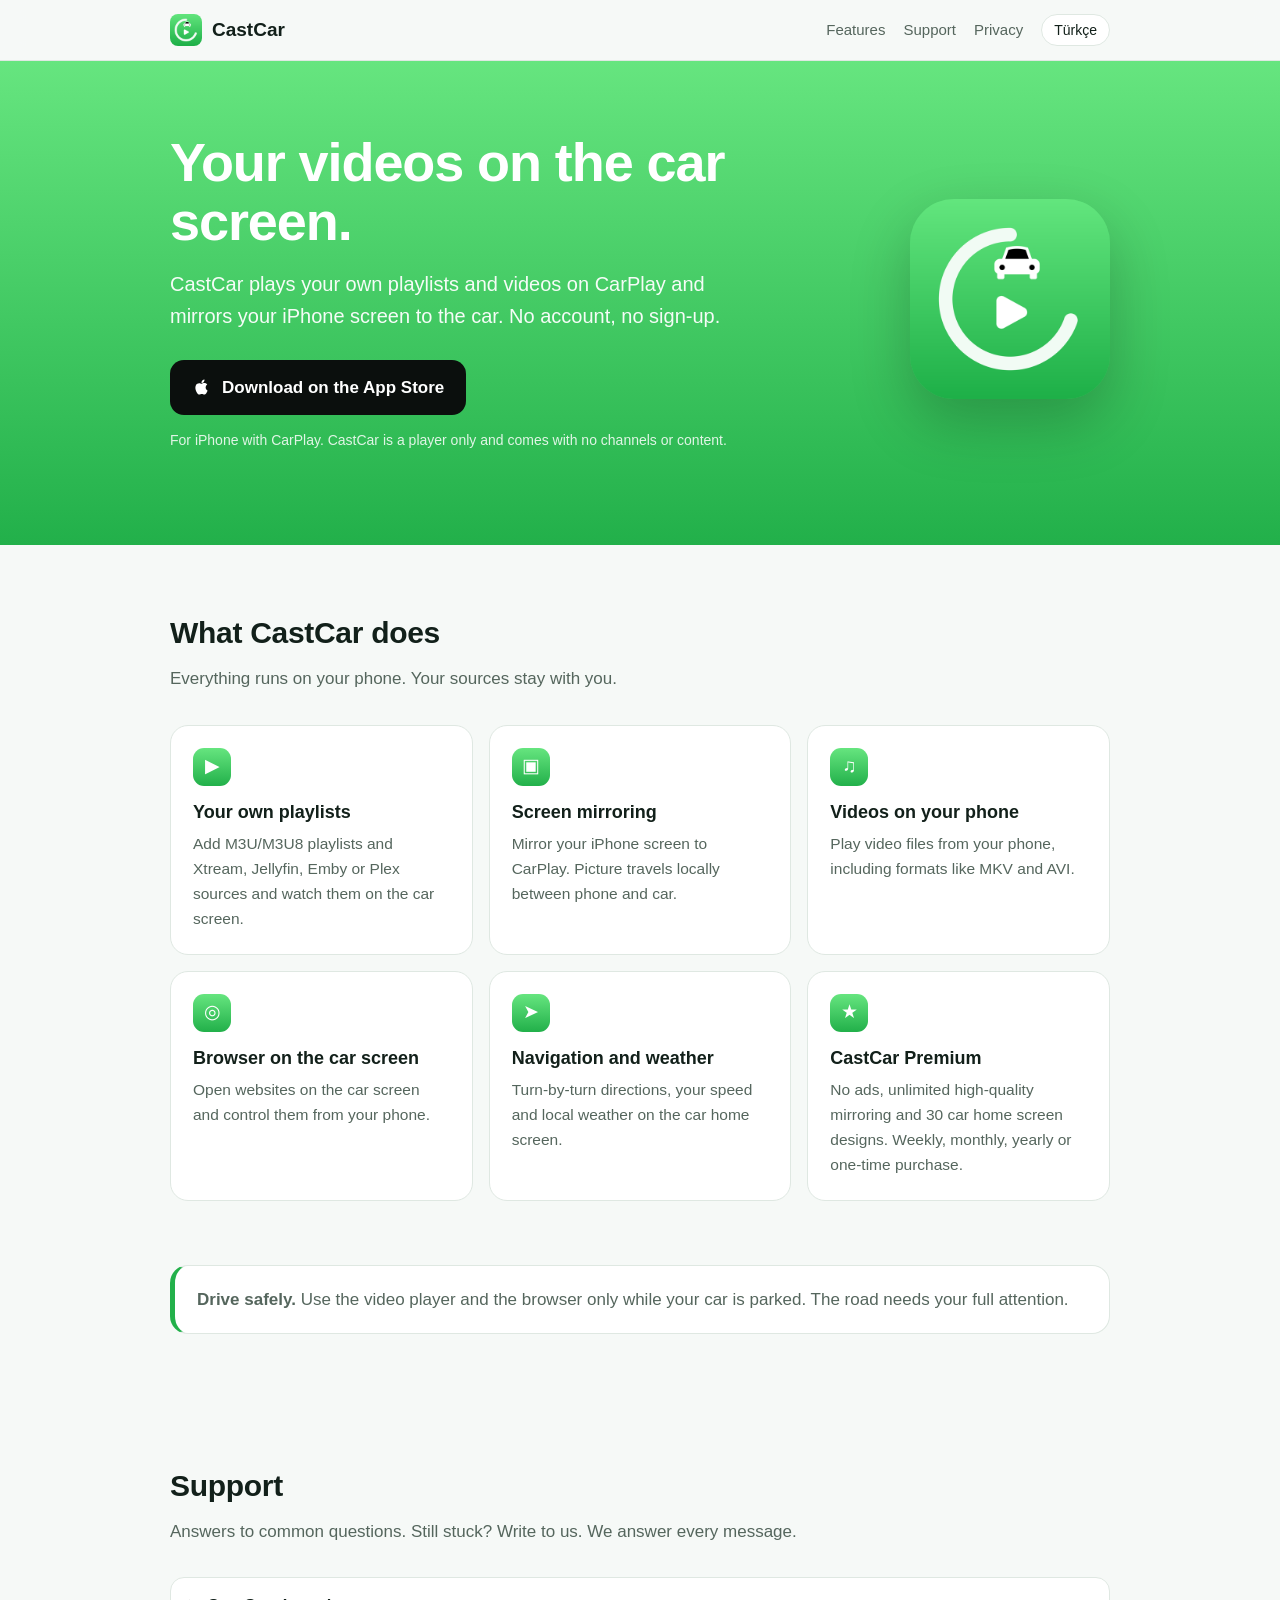
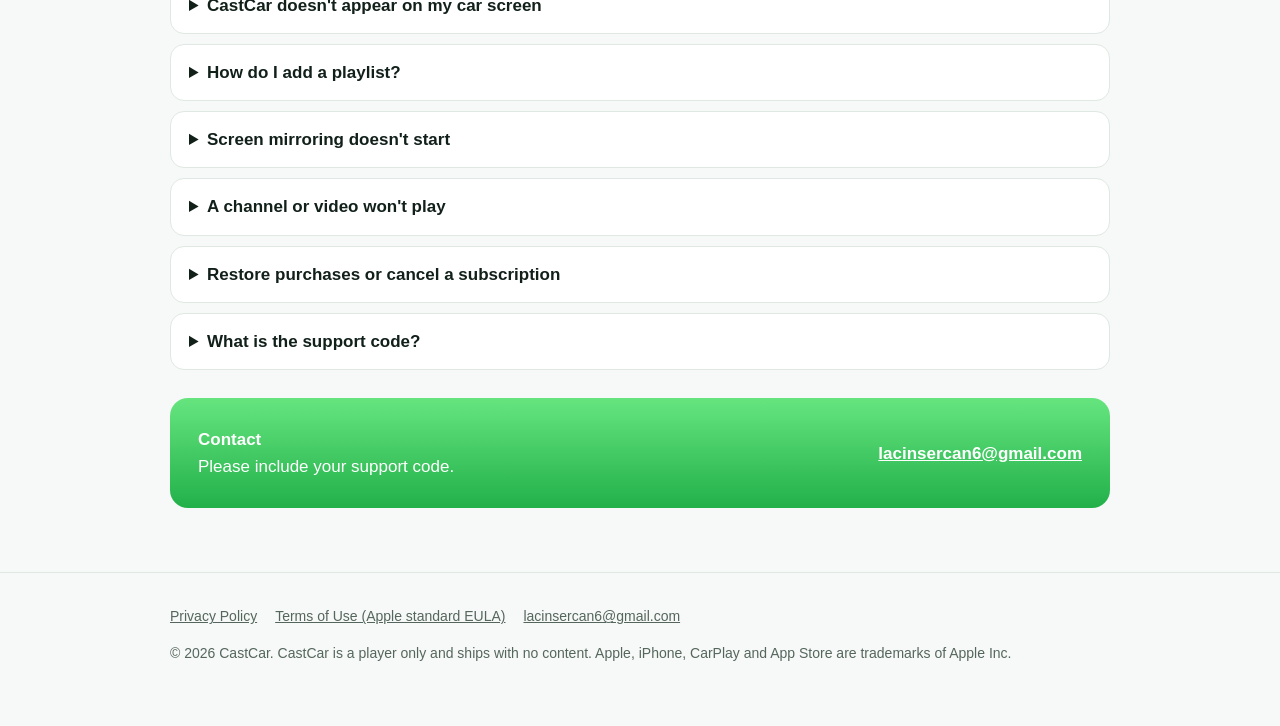
==== index.html @ b55953d8 "CastCar website: privacy policy, support, app-ads.txt" ====
<!doctype html>
<html lang="en" data-lang="en">
<head>
<meta charset="utf-8">
<meta name="viewport" content="width=device-width, initial-scale=1">
<title>CastCar — Video player and screen mirroring for your car screen</title>
<meta name="description" content="CastCar plays your own M3U playlists, Xtream, Jellyfin, Emby and Plex sources and on-device videos on CarPlay, and mirrors your iPhone screen to the car. No account needed.">
<link rel="canonical" href="https://lacinsercan336.github.io/">
<link rel="icon" type="image/png" sizes="32x32" href="/favicon.png">
<link rel="apple-touch-icon" href="/assets/icon/icon-180.png">
<link rel="manifest" href="/site.webmanifest">
<meta name="theme-color" content="#22b04a">
<meta property="og:type" content="website">
<meta property="og:title" content="CastCar">
<meta property="og:description" content="Video player and screen mirroring for your car screen.">
<meta property="og:url" content="https://lacinsercan336.github.io/">
<meta property="og:image" content="https://lacinsercan336.github.io/assets/icon/icon-512.png">
<script src="/js/lang.js"></script>
<link rel="stylesheet" href="/css/site.css">
</head>
<body>

<header class="top">
  <div class="wrap">
    <a class="brand" href="/"><img src="/assets/icon/icon-192.png" alt="">CastCar</a>
    <nav class="links">
      <a class="hide-sm" href="#features"><span lang="en">Features</span><span lang="tr">Özellikler</span></a>
      <a class="hide-sm" href="#support"><span lang="en">Support</span><span lang="tr">Destek</span></a>
      <a href="/privacy.html"><span lang="en">Privacy</span><span lang="tr">Gizlilik</span></a>
      <button class="lang-btn" type="button" onclick="castcarToggleLang()"><span lang="en">Türkçe</span><span lang="tr">English</span></button>
    </nav>
  </div>
</header>

<main>
  <div class="hero">
    <div class="wrap">
      <div>
        <h1 lang="en">Your videos on the car screen.</h1>
        <h1 lang="tr">Videoların araç ekranında.</h1>
        <p class="lead" lang="en">CastCar plays your own playlists and videos on CarPlay and mirrors your iPhone screen to the car. No account, no sign-up.</p>
        <p class="lead" lang="tr">CastCar kendi listelerini ve videolarını CarPlay'de oynatır, iPhone ekranını araca yansıtır. Hesap yok, kayıt yok.</p>
        <!-- App Store kimliği gelince aşağıdaki bağlantıdaki yer tutucuyu değiştirin (CASTCAR-KURULUM.md). -->
        <a class="btn" href="https://apps.apple.com/app/id6834363699">
          <svg viewBox="0 0 24 24" aria-hidden="true"><path d="M16.37 12.6c-.02-2.3 1.88-3.4 1.96-3.46-1.07-1.56-2.73-1.78-3.32-1.8-1.41-.14-2.76.83-3.47.83-.72 0-1.82-.81-3-.79-1.54.02-2.96.9-3.76 2.27-1.6 2.78-.41 6.9 1.15 9.15.76 1.1 1.67 2.34 2.86 2.3 1.15-.05 1.58-.74 2.97-.74 1.38 0 1.77.74 2.98.72 1.23-.02 2.01-1.12 2.77-2.23.87-1.28 1.23-2.52 1.25-2.58-.03-.01-2.39-.92-2.41-3.65zM14.1 5.86c.63-.77 1.06-1.83.94-2.89-.91.04-2.02.61-2.67 1.37-.58.67-1.1 1.76-.96 2.8 1.02.08 2.06-.52 2.69-1.28z"/></svg>
          <span lang="en">Download on the App Store</span><span lang="tr">App Store'dan indir</span>
        </a>
        <p class="note-light" lang="en">For iPhone with CarPlay. CastCar is a player only and comes with no channels or content.</p>
        <p class="note-light" lang="tr">CarPlay destekli iPhone için. CastCar yalnızca bir oynatıcıdır; içinde kanal ya da içerik yoktur.</p>
      </div>
      <img class="icon" src="/assets/icon/icon-512.png" alt="CastCar">
    </div>
  </div>

  <section id="features">
    <div class="wrap">
      <h2 lang="en">What CastCar does</h2>
      <h2 lang="tr">CastCar neler yapar</h2>
      <p class="sub" lang="en">Everything runs on your phone. Your sources stay with you.</p>
      <p class="sub" lang="tr">Her şey telefonunda çalışır. Kaynakların sende kalır.</p>
      <div class="grid">
        <div class="card"><div class="dot">▶</div>
          <h3 lang="en">Your own playlists</h3><h3 lang="tr">Kendi listelerin</h3>
          <p lang="en">Add M3U/M3U8 playlists and Xtream, Jellyfin, Emby or Plex sources and watch them on the car screen.</p>
          <p lang="tr">M3U/M3U8 listelerini, Xtream, Jellyfin, Emby ya da Plex kaynaklarını ekle, araç ekranında izle.</p></div>
        <div class="card"><div class="dot">▣</div>
          <h3 lang="en">Screen mirroring</h3><h3 lang="tr">Ekran yansıtma</h3>
          <p lang="en">Mirror your iPhone screen to CarPlay. Picture travels locally between phone and car.</p>
          <p lang="tr">iPhone ekranını CarPlay'e yansıt. Görüntü telefonla araç arasında yerel olarak gider.</p></div>
        <div class="card"><div class="dot">♫</div>
          <h3 lang="en">Videos on your phone</h3><h3 lang="tr">Telefondaki videolar</h3>
          <p lang="en">Play video files from your phone, including formats like MKV and AVI.</p>
          <p lang="tr">Telefonundaki video dosyalarını, MKV ve AVI gibi biçimler dahil oynat.</p></div>
        <div class="card"><div class="dot">◎</div>
          <h3 lang="en">Browser on the car screen</h3><h3 lang="tr">Araç ekranında tarayıcı</h3>
          <p lang="en">Open websites on the car screen and control them from your phone.</p>
          <p lang="tr">Web sitelerini araç ekranında aç, telefonundan kumanda et.</p></div>
        <div class="card"><div class="dot">➤</div>
          <h3 lang="en">Navigation and weather</h3><h3 lang="tr">Navigasyon ve hava durumu</h3>
          <p lang="en">Turn-by-turn directions, your speed and local weather on the car home screen.</p>
          <p lang="tr">Adım adım yol tarifi, hızın ve yerel hava durumu araç ana ekranında.</p></div>
        <div class="card"><div class="dot">★</div>
          <h3 lang="en">CastCar Premium</h3><h3 lang="tr">CastCar Premium</h3>
          <p lang="en">No ads, unlimited high-quality mirroring and 30 car home screen designs. Weekly, monthly, yearly or one-time purchase.</p>
          <p lang="tr">Reklamsız kullanım, sınırsız ve yüksek kaliteli yansıtma, 30 araç ana ekranı tasarımı. Haftalık, aylık, yıllık ya da tek seferlik satın alma.</p></div>
      </div>
    </div>
  </section>

  <section style="padding-top:0">
    <div class="wrap">
      <div class="safety">
        <p lang="en" style="margin:0"><strong>Drive safely.</strong> Use the video player and the browser only while your car is parked. The road needs your full attention.</p>
        <p lang="tr" style="margin:0"><strong>Güvenli sür.</strong> Video oynatıcıyı ve tarayıcıyı yalnızca araç park halindeyken kullan. Yol tüm dikkatini ister.</p>
      </div>
    </div>
  </section>

  <section id="support">
    <div class="wrap">
      <h2 lang="en">Support</h2>
      <h2 lang="tr">Destek</h2>
      <p class="sub" lang="en">Answers to common questions. Still stuck? Write to us. We answer every message.</p>
      <p class="sub" lang="tr">Sık sorulan sorular. Sorun devam ediyorsa bize yaz. Her mesaja cevap veriyoruz.</p>

      <details class="faq">
        <summary><span lang="en">CastCar doesn't appear on my car screen</span><span lang="tr">CastCar araç ekranımda görünmüyor</span></summary>
        <ul lang="en">
          <li>Make sure your iPhone is connected to CarPlay (cable or wireless) and CastCar is installed.</li>
          <li>On the iPhone open Settings → General → CarPlay → your car → Customize, and check that CastCar is in the list.</li>
          <li>Restart CarPlay by unplugging the phone or turning the car off and on.</li>
        </ul>
        <ul lang="tr">
          <li>iPhone'un CarPlay'e bağlı (kablolu ya da kablosuz) ve CastCar'ın yüklü olduğundan emin ol.</li>
          <li>iPhone'da Ayarlar → Genel → CarPlay → aracın → Özelleştir'e gir ve CastCar'ın listede olduğunu kontrol et.</li>
          <li>Telefonu çıkarıp takarak ya da aracı kapatıp açarak CarPlay'i yeniden başlat.</li>
        </ul>
      </details>

      <details class="faq">
        <summary><span lang="en">How do I add a playlist?</span><span lang="tr">Liste nasıl eklerim?</span></summary>
        <p lang="en">In the app, add a source and paste your M3U/M3U8 address or enter your Xtream, Jellyfin, Emby or Plex details. CastCar does not provide playlists or channels; you need your own source. If a list doesn't load, check the address in Safari on the same phone.</p>
        <p lang="tr">Uygulamada bir kaynak ekle; M3U/M3U8 adresini yapıştır ya da Xtream, Jellyfin, Emby veya Plex bilgilerini gir. CastCar liste ya da kanal sağlamaz; kendi kaynağın olmalı. Liste yüklenmiyorsa adresi aynı telefonda Safari'de dene.</p>
      </details>

      <details class="faq">
        <summary><span lang="en">Screen mirroring doesn't start</span><span lang="tr">Ekran yansıtma başlamıyor</span></summary>
        <p lang="en">Start mirroring from the app and choose CastCar in the iOS broadcast window. Pair with the car by scanning the QR code on the car screen if asked. In the free version a mirroring session lasts up to 20 minutes; Premium removes the limit.</p>
        <p lang="tr">Yansıtmayı uygulamadan başlat ve iOS yayın penceresinde CastCar'ı seç. İstenirse araç ekranındaki QR kodu okutarak eşleş. Ücretsiz sürümde bir yansıtma oturumu en fazla 20 dakika sürer; Premium bu sınırı kaldırır.</p>
      </details>

      <details class="faq">
        <summary><span lang="en">A channel or video won't play</span><span lang="tr">Kanal ya da video oynamıyor</span></summary>
        <p lang="en">Most playback problems come from the stream server. Try the same channel on another network (Wi-Fi or cellular). If it still fails, send us a report from Settings → Report a problem and attach the diagnostics log.</p>
        <p lang="tr">Oynatma sorunlarının çoğu yayın sunucusundan kaynaklanır. Aynı kanalı başka bir ağda (Wi-Fi ya da hücresel) dene. Yine olmazsa Ayarlar → Sorun bildir'den bize yaz ve tanılama günlüğünü ekle.</p>
      </details>

      <details class="faq">
        <summary><span lang="en">Restore purchases or cancel a subscription</span><span lang="tr">Satın alımı geri yükleme ya da aboneliği iptal etme</span></summary>
        <p lang="en">On a new phone, open the Premium screen and tap Restore with the same Apple Account. Subscriptions renew automatically until you cancel them at least 24 hours before the period ends: iPhone Settings → your name → Subscriptions. Refunds are handled by Apple at <a href="https://reportaproblem.apple.com">reportaproblem.apple.com</a>.</p>
        <p lang="tr">Yeni telefonda Premium ekranını aç ve aynı Apple Hesabı ile Geri Yükle'ye dokun. Abonelikler, dönem bitiminden en az 24 saat önce iptal edilmezse otomatik yenilenir: iPhone Ayarlar → adın → Abonelikler. İadeleri Apple <a href="https://reportaproblem.apple.com">reportaproblem.apple.com</a> üzerinden yapar.</p>
      </details>

      <details class="faq">
        <summary><span lang="en">What is the support code?</span><span lang="tr">Destek kodu nedir?</span></summary>
        <p lang="en">A random code like CC-7K3M-9QXA, created on your phone and shown in Settings. Add it to your message so we can find your crash reports and purchase status. It is not linked to your name or email.</p>
        <p lang="tr">Telefonunda üretilen ve Ayarlar'da görünen CC-7K3M-9QXA gibi rastgele bir kod. Mesajına eklersen çökme raporlarını ve satın alma durumunu bulabiliriz. Adınla ya da e-postanla ilişkili değildir.</p>
      </details>

      <div class="contact" style="margin-top:28px">
        <div>
          <strong lang="en">Contact</strong><strong lang="tr">İletişim</strong><br>
          <span lang="en">Please include your support code.</span><span lang="tr">Lütfen destek kodunu ekle.</span>
        </div>
        <a href="mailto:lacinsercan6@gmail.com">lacinsercan6@gmail.com</a>
      </div>
    </div>
  </section>
</main>

<footer>
  <div class="wrap">
    <div class="row">
      <a href="/privacy.html"><span lang="en">Privacy Policy</span><span lang="tr">Gizlilik Politikası</span></a>
      <a href="https://www.apple.com/legal/internet-services/itunes/dev/stdeula/"><span lang="en">Terms of Use (Apple standard EULA)</span><span lang="tr">Kullanım Koşulları (Apple standart EULA)</span></a>
      <a href="mailto:lacinsercan6@gmail.com">lacinsercan6@gmail.com</a>
    </div>
    <p lang="en">© 2026 CastCar. CastCar is a player only and ships with no content. Apple, iPhone, CarPlay and App Store are trademarks of Apple Inc.</p>
    <p lang="tr">© 2026 CastCar. CastCar yalnızca bir oynatıcıdır ve içerik sağlamaz. Apple, iPhone, CarPlay ve App Store, Apple Inc.'in ticari markalarıdır.</p>
  </div>
</footer>
</body>
</html>
---- css/site.css ----
:root {
  --green-1: #66e57f;
  --green-2: #22b04a;
  --green-ink: #138a35;
  --bg: #f6f9f7;
  --card: #ffffff;
  --ink: #12201a;
  --muted: #55665d;
  --line: #dfe8e2;
  --radius: 18px;
  color-scheme: light dark;
}
@media (prefers-color-scheme: dark) {
  :root {
    --bg: #0d1511;
    --card: #15211b;
    --ink: #eaf3ed;
    --muted: #9db3a6;
    --line: #24352c;
    --green-ink: #5ee07a;
  }
}

* { box-sizing: border-box; }
html { -webkit-text-size-adjust: 100%; }
body {
  margin: 0;
  background: var(--bg);
  color: var(--ink);
  font: 17px/1.6 -apple-system, BlinkMacSystemFont, "SF Pro Text", "Segoe UI", Roboto, Helvetica, Arial, sans-serif;
}
a { color: var(--green-ink); }
img { max-width: 100%; height: auto; }

/* Dil: html[data-lang] ile yalnızca seçilen dildeki bloklar görünür */
html[data-lang="tr"] [lang="en"],
html[data-lang="en"] [lang="tr"] { display: none !important; }

.wrap { max-width: 980px; margin: 0 auto; padding: 0 20px; }

header.top {
  position: sticky; top: 0; z-index: 10;
  background: color-mix(in srgb, var(--bg) 88%, transparent);
  backdrop-filter: saturate(160%) blur(12px);
  -webkit-backdrop-filter: saturate(160%) blur(12px);
  border-bottom: 1px solid var(--line);
}
header.top .wrap { display: flex; align-items: center; gap: 16px; height: 60px; }
.brand { display: flex; align-items: center; gap: 10px; font-weight: 700; font-size: 19px; color: var(--ink); text-decoration: none; }
.brand img { width: 32px; height: 32px; border-radius: 8px; }
nav.links { margin-left: auto; display: flex; gap: 18px; align-items: center; font-size: 15px; }
nav.links a { color: var(--muted); text-decoration: none; }
nav.links a:hover { color: var(--ink); }
.lang-btn {
  border: 1px solid var(--line); background: var(--card); color: var(--ink);
  border-radius: 999px; padding: 4px 12px; font: inherit; font-size: 14px; cursor: pointer;
}

.hero {
  background: linear-gradient(180deg, var(--green-1), var(--green-2));
  color: #fff;
  padding: 72px 0 80px;
}
.hero .wrap { display: grid; grid-template-columns: 1fr auto; gap: 40px; align-items: center; }
.hero h1 { font-size: clamp(34px, 6vw, 54px); line-height: 1.1; margin: 0 0 16px; letter-spacing: -0.02em; }
.hero p.lead { font-size: 20px; max-width: 560px; margin: 0 0 28px; opacity: 0.95; }
.hero .icon { width: 200px; height: 200px; border-radius: 44px; box-shadow: 0 24px 60px rgba(0,0,0,0.22); }
.btn {
  display: inline-flex; align-items: center; gap: 10px;
  background: #0b0f0d; color: #fff; text-decoration: none; font-weight: 600;
  padding: 14px 22px; border-radius: 14px;
}
.btn:hover { background: #000; }
.btn svg { width: 20px; height: 20px; fill: currentColor; }
.note-light { font-size: 14px; opacity: 0.85; margin-top: 14px; }

section { padding: 64px 0; }
section h2 { font-size: 30px; margin: 0 0 8px; letter-spacing: -0.01em; }
section p.sub { color: var(--muted); margin: 0 0 32px; }

.grid { display: grid; grid-template-columns: repeat(auto-fit, minmax(260px, 1fr)); gap: 16px; }
.card {
  background: var(--card); border: 1px solid var(--line); border-radius: var(--radius);
  padding: 22px;
}
.card h3 { margin: 0 0 6px; font-size: 18px; }
.card p { margin: 0; color: var(--muted); font-size: 15.5px; }
.card .dot {
  width: 38px; height: 38px; border-radius: 11px; margin-bottom: 12px;
  background: linear-gradient(180deg, var(--green-1), var(--green-2));
  display: grid; place-items: center; color: #fff; font-size: 19px;
}

.safety {
  background: var(--card); border: 1px solid var(--line); border-left: 5px solid var(--green-2);
  border-radius: var(--radius); padding: 20px 22px; color: var(--muted);
}

details.faq {
  background: var(--card); border: 1px solid var(--line); border-radius: 14px;
  padding: 14px 18px; margin-bottom: 10px;
}
details.faq summary { cursor: pointer; font-weight: 600; }
details.faq p, details.faq ul { color: var(--muted); margin: 10px 0 0; }

.contact {
  background: linear-gradient(180deg, var(--green-1), var(--green-2)); color: #fff;
  border-radius: var(--radius); padding: 28px; display: flex; flex-wrap: wrap; gap: 16px; align-items: center; justify-content: space-between;
}
.contact a { color: #fff; font-weight: 700; }

/* Gizlilik ve uzun metinler */
article.doc { max-width: 760px; margin: 0 auto; padding: 48px 20px 64px; }
article.doc h1 { font-size: 36px; margin: 0 0 6px; letter-spacing: -0.01em; }
article.doc h2 { font-size: 21px; margin: 32px 0 6px; }
article.doc .meta { color: var(--muted); font-size: 15px; margin-bottom: 24px; }
article.doc .summary {
  background: var(--card); border: 1px solid var(--line); border-radius: var(--radius); padding: 18px 20px;
}
article.doc ul { padding-left: 22px; }
article.doc li { margin: 4px 0; }

footer {
  border-top: 1px solid var(--line); padding: 32px 0 48px; color: var(--muted); font-size: 14px;
}
footer .row { display: flex; flex-wrap: wrap; gap: 18px; margin-bottom: 12px; }
footer a { color: var(--muted); }

@media (max-width: 720px) {
  .hero { padding: 48px 0 56px; }
  .hero .wrap { grid-template-columns: 1fr; }
  .hero .icon { width: 120px; height: 120px; border-radius: 27px; order: -1; }
  nav.links a.hide-sm { display: none; }
}
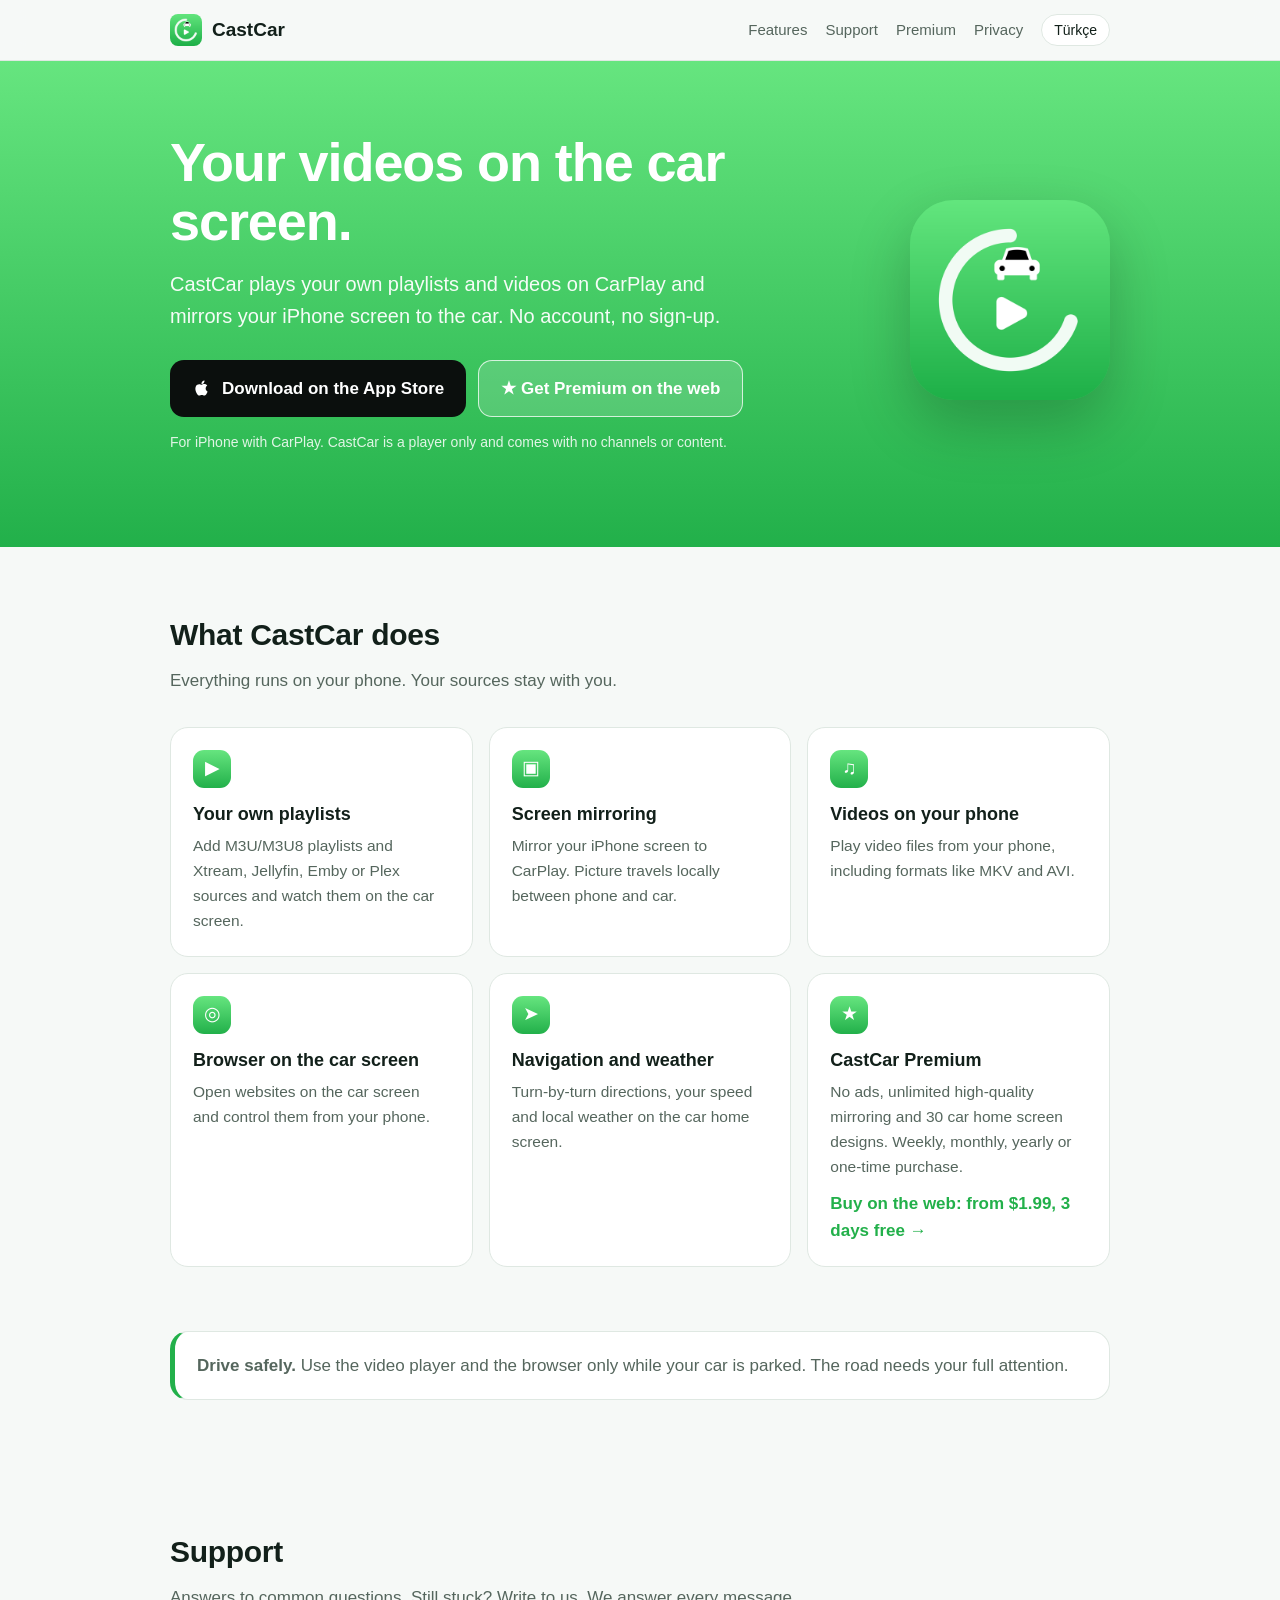
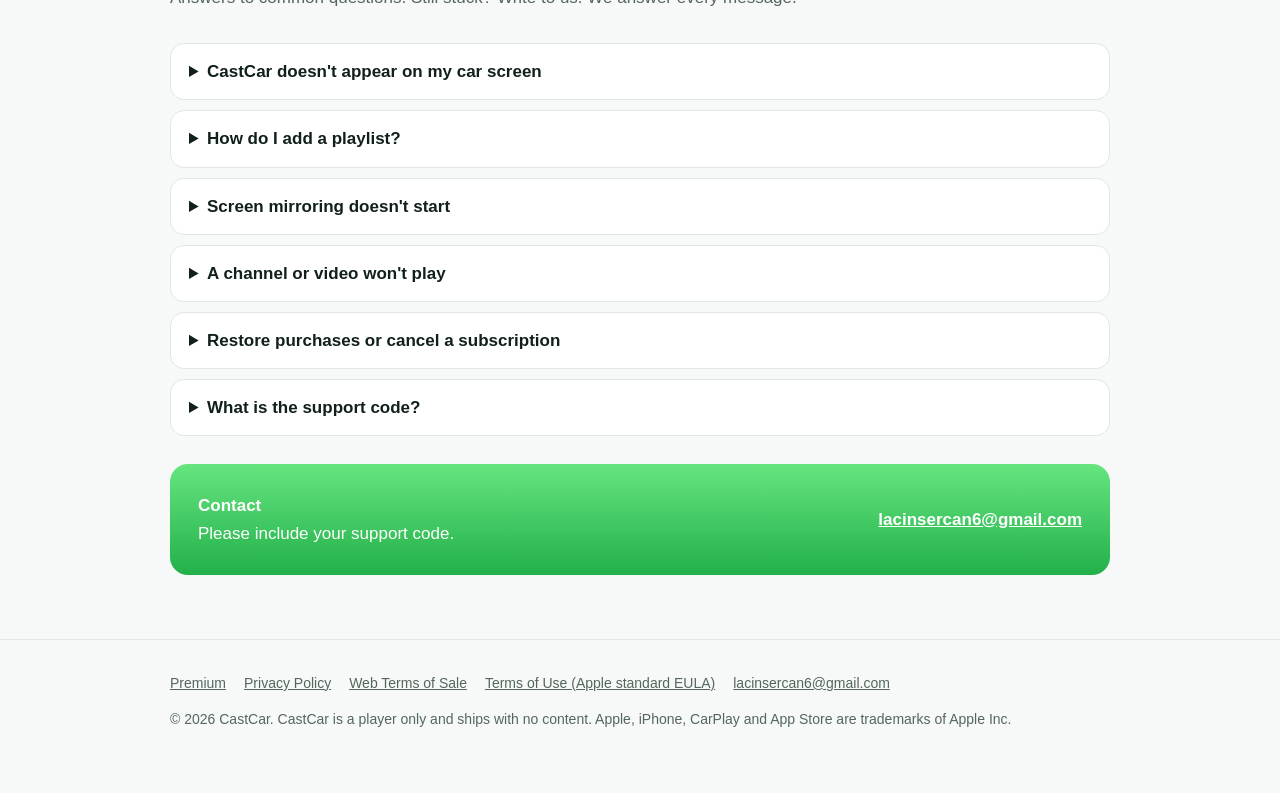
==== commit 3b377b85: "Siteye Premium bağlantıları: menü, ana sayfa butonu, Premium kartı, SSS ve alt bilgi Co-Authored-By:" ====
--- a/index.html
+++ b/index.html
@@ -5,7 +5,7 @@
 <meta name="viewport" content="width=device-width, initial-scale=1">
 <title>CastCar — Video player and screen mirroring for your car screen</title>
 <meta name="description" content="CastCar plays your own M3U playlists, Xtream, Jellyfin, Emby and Plex sources and on-device videos on CarPlay, and mirrors your iPhone screen to the car. No account needed.">
-<link rel="canonical" href="https://lacinsercan336.github.io/">
+<link rel="canonical" href="https://castcar.playgrator.com/">
 <link rel="icon" type="image/png" sizes="32x32" href="/favicon.png">
 <link rel="apple-touch-icon" href="/assets/icon/icon-180.png">
 <link rel="manifest" href="/site.webmanifest">
@@ -13,10 +13,10 @@
 <meta property="og:type" content="website">
 <meta property="og:title" content="CastCar">
 <meta property="og:description" content="Video player and screen mirroring for your car screen.">
-<meta property="og:url" content="https://lacinsercan336.github.io/">
-<meta property="og:image" content="https://lacinsercan336.github.io/assets/icon/icon-512.png">
+<meta property="og:url" content="https://castcar.playgrator.com/">
+<meta property="og:image" content="https://castcar.playgrator.com/assets/icon/icon-512.png">
 <script src="/js/lang.js"></script>
-<link rel="stylesheet" href="/css/site.css">
+<link rel="stylesheet" href="/css/site.css?v=2">
 </head>
 <body>
 
@@ -26,6 +26,7 @@
     <nav class="links">
       <a class="hide-sm" href="#features"><span lang="en">Features</span><span lang="tr">Özellikler</span></a>
       <a class="hide-sm" href="#support"><span lang="en">Support</span><span lang="tr">Destek</span></a>
+      <a href="/premium.html"><span lang="en">Premium</span><span lang="tr">Premium</span></a>
       <a href="/privacy.html"><span lang="en">Privacy</span><span lang="tr">Gizlilik</span></a>
       <button class="lang-btn" type="button" onclick="castcarToggleLang()"><span lang="en">Türkçe</span><span lang="tr">English</span></button>
     </nav>
@@ -41,10 +42,15 @@
         <p class="lead" lang="en">CastCar plays your own playlists and videos on CarPlay and mirrors your iPhone screen to the car. No account, no sign-up.</p>
         <p class="lead" lang="tr">CastCar kendi listelerini ve videolarını CarPlay'de oynatır, iPhone ekranını araca yansıtır. Hesap yok, kayıt yok.</p>
         <!-- App Store kimliği gelince aşağıdaki bağlantıdaki yer tutucuyu değiştirin (CASTCAR-KURULUM.md). -->
+        <div class="hero-actions">
         <a class="btn" href="https://apps.apple.com/app/id6834363699">
           <svg viewBox="0 0 24 24" aria-hidden="true"><path d="M16.37 12.6c-.02-2.3 1.88-3.4 1.96-3.46-1.07-1.56-2.73-1.78-3.32-1.8-1.41-.14-2.76.83-3.47.83-.72 0-1.82-.81-3-.79-1.54.02-2.96.9-3.76 2.27-1.6 2.78-.41 6.9 1.15 9.15.76 1.1 1.67 2.34 2.86 2.3 1.15-.05 1.58-.74 2.97-.74 1.38 0 1.77.74 2.98.72 1.23-.02 2.01-1.12 2.77-2.23.87-1.28 1.23-2.52 1.25-2.58-.03-.01-2.39-.92-2.41-3.65zM14.1 5.86c.63-.77 1.06-1.83.94-2.89-.91.04-2.02.61-2.67 1.37-.58.67-1.1 1.76-.96 2.8 1.02.08 2.06-.52 2.69-1.28z"/></svg>
           <span lang="en">Download on the App Store</span><span lang="tr">App Store'dan indir</span>
         </a>
+        <a class="btn btn-alt" href="/premium.html">
+          <span lang="en">★ Get Premium on the web</span><span lang="tr">★ Premium'u web'den al</span>
+        </a>
+        </div>
         <p class="note-light" lang="en">For iPhone with CarPlay. CastCar is a player only and comes with no channels or content.</p>
         <p class="note-light" lang="tr">CarPlay destekli iPhone için. CastCar yalnızca bir oynatıcıdır; içinde kanal ya da içerik yoktur.</p>
       </div>
@@ -82,7 +88,8 @@
         <div class="card"><div class="dot">★</div>
           <h3 lang="en">CastCar Premium</h3><h3 lang="tr">CastCar Premium</h3>
           <p lang="en">No ads, unlimited high-quality mirroring and 30 car home screen designs. Weekly, monthly, yearly or one-time purchase.</p>
-          <p lang="tr">Reklamsız kullanım, sınırsız ve yüksek kaliteli yansıtma, 30 araç ana ekranı tasarımı. Haftalık, aylık, yıllık ya da tek seferlik satın alma.</p></div>
+          <p lang="tr">Reklamsız kullanım, sınırsız ve yüksek kaliteli yansıtma, 30 araç ana ekranı tasarımı. Haftalık, aylık, yıllık ya da tek seferlik satın alma.</p>
+          <a class="more" href="/premium.html"><span lang="en">Buy on the web: from $1.99, 3 days free →</span><span lang="tr">Web'den al: $1.99'dan başlayan fiyatlarla, 3 gün ücretsiz →</span></a></div>
       </div>
     </div>
   </section>
@@ -139,6 +146,8 @@
         <summary><span lang="en">Restore purchases or cancel a subscription</span><span lang="tr">Satın alımı geri yükleme ya da aboneliği iptal etme</span></summary>
         <p lang="en">On a new phone, open the Premium screen and tap Restore with the same Apple Account. Subscriptions renew automatically until you cancel them at least 24 hours before the period ends: iPhone Settings → your name → Subscriptions. Refunds are handled by Apple at <a href="https://reportaproblem.apple.com">reportaproblem.apple.com</a>.</p>
         <p lang="tr">Yeni telefonda Premium ekranını aç ve aynı Apple Hesabı ile Geri Yükle'ye dokun. Abonelikler, dönem bitiminden en az 24 saat önce iptal edilmezse otomatik yenilenir: iPhone Ayarlar → adın → Abonelikler. İadeleri Apple <a href="https://reportaproblem.apple.com">reportaproblem.apple.com</a> üzerinden yapar.</p>
+        <p lang="en">Bought on the <a href="/premium.html">web</a>? In the app go to Settings → Account and sign in with the same email; Premium turns on automatically. Cancel from the link in your receipt email or from Settings → Manage Subscription.</p>
+        <p lang="tr"><a href="/premium.html">Web'den</a> mi aldın? Uygulamada Ayarlar → Hesap bölümünden aynı e-postayla giriş yap; Premium kendiliğinden açılır. İptal için makbuz e-postandaki bağlantıyı ya da Ayarlar → Aboneliği yönet'i kullan.</p>
       </details>
 
       <details class="faq">
@@ -161,7 +170,9 @@
 <footer>
   <div class="wrap">
     <div class="row">
+      <a href="/premium.html"><span lang="en">Premium</span><span lang="tr">Premium</span></a>
       <a href="/privacy.html"><span lang="en">Privacy Policy</span><span lang="tr">Gizlilik Politikası</span></a>
+      <a href="/terms.html"><span lang="en">Web Terms of Sale</span><span lang="tr">Web Satış Koşulları</span></a>
       <a href="https://www.apple.com/legal/internet-services/itunes/dev/stdeula/"><span lang="en">Terms of Use (Apple standard EULA)</span><span lang="tr">Kullanım Koşulları (Apple standart EULA)</span></a>
       <a href="mailto:lacinsercan6@gmail.com">lacinsercan6@gmail.com</a>
     </div>
--- a/css/site.css
+++ b/css/site.css
@@ -72,6 +72,10 @@
 }
 .btn:hover { background: #000; }
 .btn svg { width: 20px; height: 20px; fill: currentColor; }
+.hero-actions { display: flex; flex-wrap: wrap; gap: 12px; }
+.btn.btn-alt { background: rgba(255,255,255,0.16); border: 1.5px solid rgba(255,255,255,0.75); }
+.btn.btn-alt:hover { background: rgba(255,255,255,0.26); }
+.card a.more { display: inline-block; margin-top: 10px; font-weight: 600; color: var(--green-2); text-decoration: none; }
 .note-light { font-size: 14px; opacity: 0.85; margin-top: 14px; }
 
 section { padding: 64px 0; }
